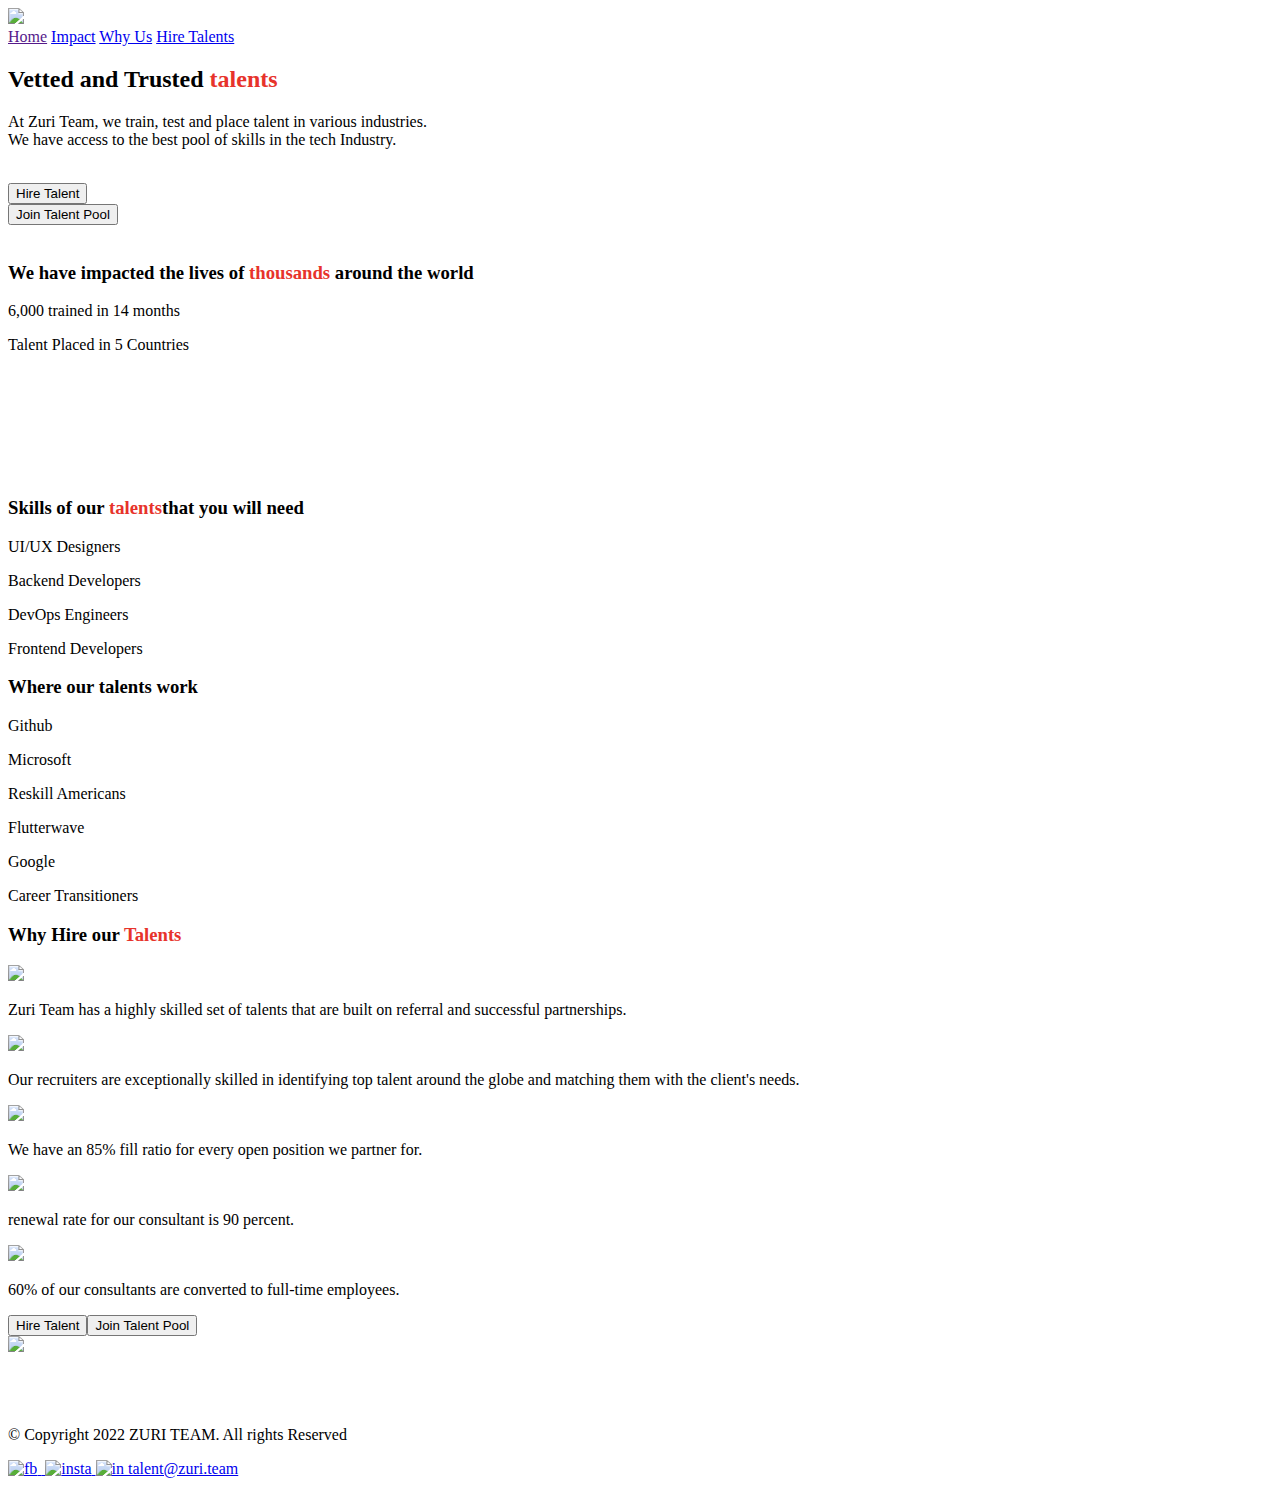
==== index.html @ 3f9e30ec "Create index.html" ====
<!DOCTYPE html>
<html lang="en">
<head>
    <meta charset="UTF-8">
    <meta http-equiv="X-UA-Compatible" content="IE=edge">
    <meta name="viewport" content="width=device-width, initial-scale=1.0">
    <link rel="stylesheet" href="style.css">
    <title>Talent Page</title>
</head>
<body>
   <header> 
    <img src="./logo2.svg" class="logo-img">
</header>
<div class="nav-bar">
    <nav>
        <a href="">Home</a>
   <a href="/im.i">Impact</a>
   <a href="/u.i">Why Us</a>
   <a class="spec" href="/j.i">Hire Talents</a>
        </nav>
    </div>
<section class="vision"><div class="vision main">
    <div class="vision heading">
        <h2>Vetted and Trusted <span style="color: rgb(231, 51, 43);">talents</span></h2>
        <p>At Zuri Team, we train, test and place talent in various industries.<br> We have access to the best pool of skills in the tech Industry.</p>
    <br> <div class="vision btn1">
    <button class="btn1 bti">Hire Talent</button><br><button class="btn1 bta">Join Talent Pool</button>
        </div>
    </div>
        <div><img src="./section1.png" alt width="400px"></div>
        </div>
</section>
<section class="imapct"><div class="impact main">
    <div class="impact heading ">
        <h3>We have impacted the lives of <span style="color: rgb(231, 51, 43);">thousands</span> around the world</h3>
        <p>6,000 trained in 14 months</p>
        <p class="least">Talent Placed in 5 Countries</p>
    <div class="impact flex-box">
       <div><img src="./GER.svg" alt=""></div>
        <div><img src="./ENG.svg" alt=""></div>
        <div> <img src="./ind.svg" alt=""></div>
            <div> <img src="./NIG.svg" alt=""></div>
                <div><img src="./ussa.svg" alt=""></div>
                </div></div>
                <div><img src="./section2.png" alt width="400px"></div></div>
</section>
<section class="programs">
    <h3>Skills of our <span style="color: rgb(231, 51, 43);">talents</span>that you will need</h3>
    <div class="programs flex-box1">
        <p>UI/UX Designers</p>
        <p>Backend Developers</p>
        <p>DevOps Engineers</p>
        <p>Frontend Developers</p>
    </div>
    <div>
<h3>Where our talents work</h3><div class="programs flex-box2">
<p>Github</p>
<p>Microsoft</p>
<p>Reskill Americans</p>
<p>Flutterwave</p>
<p>Google</p>
<p>Career Transitioners</p></div>
    </div>
</section>
<section class="reasons">
    <h3>Why Hire our <span style="color: rgb(231, 51, 43);">Talents</span></h3>
    <div class="grid-container">
       <div class=".item1"><img src="./people.svg"><p>Zuri Team has a highly skilled set of talents that are built on referral and successful partnerships.</p></div>
        <div class=".item2"><img src="./mech.svg"><p>Our recruiters are exceptionally skilled in identifying top talent around the globe and matching them with the client's needs.</p></div>
            <div class=".item3"> <img src="./hand.svg"><p>We have an 85% fill ratio for every open position we partner for.</p></div>
                <div class=".item4"><img src="./write.svg"><p>renewal rate for our consultant is 90 percent.</p></div>
                    <div class=".item5"><img src="./many.svg"><p>60% of our consultants are converted to full-time employees.</p></div>
    </div>
    <div class="vision btn1">
        <button class="bta ">Hire Talent</button><button class="bti">Join Talent Pool</button>
    </div>
</section>
<footer>
<div class="Copyright">
    <img src="./logo.svg"><br><br><br><br>
    <p>© Copyright 2022 ZURI TEAM. All rights Reserved</p>
</div>
<div class="contact-icons">
    <a target="_blank" href="https://web.facebook.com/thezuriteam"> <img alt="fb" src="./facebook.svg"> </a>
    <a target="_blank" href="https://twitter.com/theZuriTeam"> <img alt width="20px" src="./twit.png"> </a>
    <a target="_blank" href="in"> <img alt="insta" src="./linkd.svg">
    <a href="#"> <img alt="in" src="./youtube.svg"> 
    <a class="mail" href="mailto:hello@zuri.com">
        talent@zuri.team
    </a>
</div>
</footer>
</body>
</html>
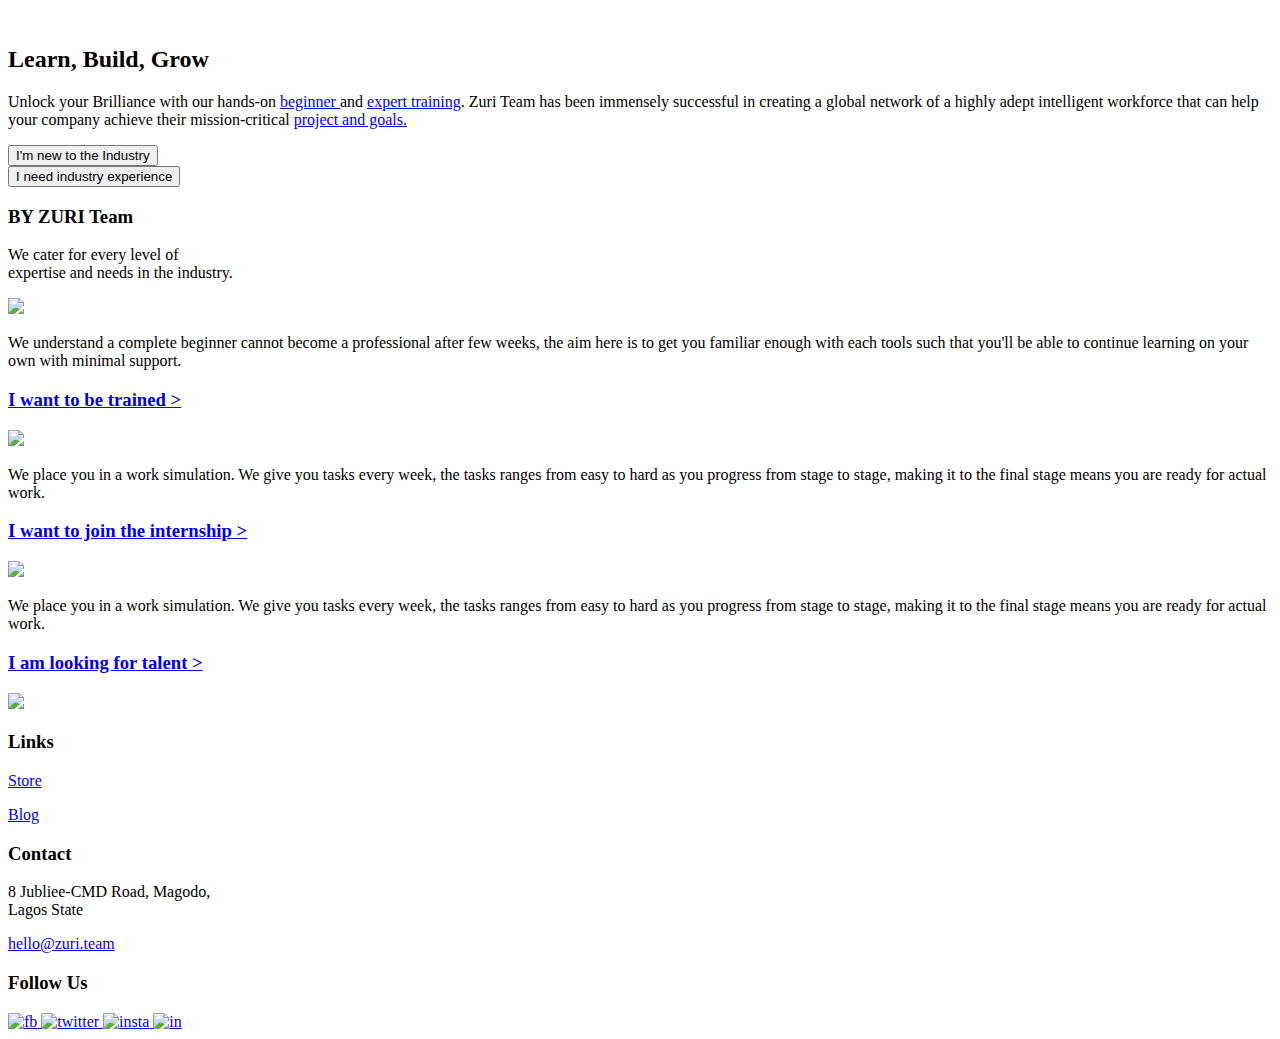
==== commit 94794201: "Add files via upload" ====
--- a/index.html
+++ b/index.html
@@ -1,94 +1,93 @@
-<!DOCTYPE html>
-<html lang="en">
-<head>
-    <meta charset="UTF-8">
-    <meta http-equiv="X-UA-Compatible" content="IE=edge">
-    <meta name="viewport" content="width=device-width, initial-scale=1.0">
-    <link rel="stylesheet" href="style.css">
-    <title>Talent Page</title>
-</head>
-<body>
-   <header> 
-    <img src="./logo2.svg" class="logo-img">
-</header>
-<div class="nav-bar">
-    <nav>
-        <a href="">Home</a>
-   <a href="/im.i">Impact</a>
-   <a href="/u.i">Why Us</a>
-   <a class="spec" href="/j.i">Hire Talents</a>
-        </nav>
-    </div>
-<section class="vision"><div class="vision main">
-    <div class="vision heading">
-        <h2>Vetted and Trusted <span style="color: rgb(231, 51, 43);">talents</span></h2>
-        <p>At Zuri Team, we train, test and place talent in various industries.<br> We have access to the best pool of skills in the tech Industry.</p>
-    <br> <div class="vision btn1">
-    <button class="btn1 bti">Hire Talent</button><br><button class="btn1 bta">Join Talent Pool</button>
-        </div>
-    </div>
-        <div><img src="./section1.png" alt width="400px"></div>
-        </div>
-</section>
-<section class="imapct"><div class="impact main">
-    <div class="impact heading ">
-        <h3>We have impacted the lives of <span style="color: rgb(231, 51, 43);">thousands</span> around the world</h3>
-        <p>6,000 trained in 14 months</p>
-        <p class="least">Talent Placed in 5 Countries</p>
-    <div class="impact flex-box">
-       <div><img src="./GER.svg" alt=""></div>
-        <div><img src="./ENG.svg" alt=""></div>
-        <div> <img src="./ind.svg" alt=""></div>
-            <div> <img src="./NIG.svg" alt=""></div>
-                <div><img src="./ussa.svg" alt=""></div>
-                </div></div>
-                <div><img src="./section2.png" alt width="400px"></div></div>
-</section>
-<section class="programs">
-    <h3>Skills of our <span style="color: rgb(231, 51, 43);">talents</span>that you will need</h3>
-    <div class="programs flex-box1">
-        <p>UI/UX Designers</p>
-        <p>Backend Developers</p>
-        <p>DevOps Engineers</p>
-        <p>Frontend Developers</p>
-    </div>
-    <div>
-<h3>Where our talents work</h3><div class="programs flex-box2">
-<p>Github</p>
-<p>Microsoft</p>
-<p>Reskill Americans</p>
-<p>Flutterwave</p>
-<p>Google</p>
-<p>Career Transitioners</p></div>
-    </div>
-</section>
-<section class="reasons">
-    <h3>Why Hire our <span style="color: rgb(231, 51, 43);">Talents</span></h3>
-    <div class="grid-container">
-       <div class=".item1"><img src="./people.svg"><p>Zuri Team has a highly skilled set of talents that are built on referral and successful partnerships.</p></div>
-        <div class=".item2"><img src="./mech.svg"><p>Our recruiters are exceptionally skilled in identifying top talent around the globe and matching them with the client's needs.</p></div>
-            <div class=".item3"> <img src="./hand.svg"><p>We have an 85% fill ratio for every open position we partner for.</p></div>
-                <div class=".item4"><img src="./write.svg"><p>renewal rate for our consultant is 90 percent.</p></div>
-                    <div class=".item5"><img src="./many.svg"><p>60% of our consultants are converted to full-time employees.</p></div>
-    </div>
-    <div class="vision btn1">
-        <button class="bta ">Hire Talent</button><button class="bti">Join Talent Pool</button>
-    </div>
-</section>
-<footer>
-<div class="Copyright">
-    <img src="./logo.svg"><br><br><br><br>
-    <p>© Copyright 2022 ZURI TEAM. All rights Reserved</p>
-</div>
-<div class="contact-icons">
-    <a target="_blank" href="https://web.facebook.com/thezuriteam"> <img alt="fb" src="./facebook.svg"> </a>
-    <a target="_blank" href="https://twitter.com/theZuriTeam"> <img alt width="20px" src="./twit.png"> </a>
-    <a target="_blank" href="in"> <img alt="insta" src="./linkd.svg">
-    <a href="#"> <img alt="in" src="./youtube.svg"> 
-    <a class="mail" href="mailto:hello@zuri.com">
-        talent@zuri.team
-    </a>
-</div>
-</footer>
-</body>
-</html>
+<!DOCTYPE html>
+<html lang="en">
+<head>
+    <meta charset="UTF-8">
+    <meta http-equiv="X-UA-Compatible" content="IE=edge">
+    <meta name="viewport" content="width=device-width, initial-scale=1.0">
+    <title>Zuri landing page</title>
+    <link rel="stylesheet" href="style.css">
+</head>
+<body>
+  <section class="main">
+    <div class="center image">
+        <img alt="" class="logo-img" src="./zuri-logo-full.svg">
+</div>
+<div class="hero">
+<h2>Learn, Build, Grow</h2>
+<p>
+    Unlock your Brilliance with our hands-on <a href="/begin.com/">beginner
+ </a> and <a href="/expert.com/"> expert training</a>. Zuri Team has been immensely successful in creating a global network of a highly adept intelligent workforce that can help your company
+ achieve their mission-critical <a href="pro.com">project and goals.</a>
+</p>
+<div class="btn-div">
+    <a href="#">
+        <button>I'm new to the Industry</button>
+    </a> <br class="space"> <a href="talent\talent.html">
+        <button>I need industry experience</button>
+    </a>
+</div>
+</div>
+  </section>  
+<section class="programs">
+    <div class="slogan">
+<h3 class="heading"> BY ZURI Team</h3>
+<p>We cater for every level of <br> expertise and needs in the industry.</p>
+    </div>
+    <div class="goals">
+        <div class="logo"><img src="zuri-training-img.svg">
+        </div>
+        <div>
+            <p>We understand a complete beginner cannot become a
+             professional after few weeks, the aim here is to get you familiar enough 
+             with each tools such that you'll be able to continue learning on your own with minimal support.
+            </p><h3><a href="/trained.com/"> I want to be trained ></a> </h3>
+</div></div>
+<div class="goals">
+<div class="logo"><img src="zuri-internship-img.svg">
+</div>
+<div>
+<p>We place you in a work simulation. We give you tasks every week, the tasks ranges from easy to hard as you progress from stage to stage, making it to the final stage means you are ready for actual work. </p>
+<h3><a href="/intern.com/">I want to join the internship ></a></h3></div>
+</div>
+</div>
+<div class="goals">
+    <div class="logo"><img src="zuri-talent-img.svg">
+    </div>
+    <div>
+    <p>We place you in a work simulation. We give you tasks every week, the tasks ranges from easy to hard as you progress from 
+        stage to stage, making it to the final stage means you are ready for actual work.</p><h3><a href="/talent.com/">I am looking for talent ></a></h3>
+</div>
+</div>
+</section>
+<footer class="footer-container">
+<div class="footer-logo">
+    <img src="zuri-logo-full.svg">
+</div>
+<div class="flex1"><h3>Links</h3>
+    <a href="https://flutterwave.com/store/zuriteam">
+        <p>Store</p>
+    </a><a href="https://blog.zuri.team">
+        <p>Blog</p>
+    </a>
+</div>
+<div class="flex2">
+    <h3>Contact</h3>
+    <p>8 Jubliee-CMD Road, Magodo, <br>Lagos State</p>
+    <p>
+        <a href="mailto:hello@zuri.com">
+            hello@zuri.team
+        </a>
+    </p>
+</div>
+<div class="flex3">
+    <h3>Follow Us</h3>
+    <div class="contact-icons">
+        <a target="_blank" href="https://web.facebook.com/thezuriteam"> <img alt="fb" src="fb.png"> </a>
+        <a target="_blank" href="https://twitter.com/theZuriTeam"> <img alt="twitter" src="twitter.png"> </a>
+        <a target="_blank" href="https://www.instagram.com/thezuriteam/"> <img alt="insta" src="87390.png"> </a>
+        <a href="#"> <img alt="in" src="in.png"> </a>
+    </div>
+</div>
+</footer>
+</body>
+</html>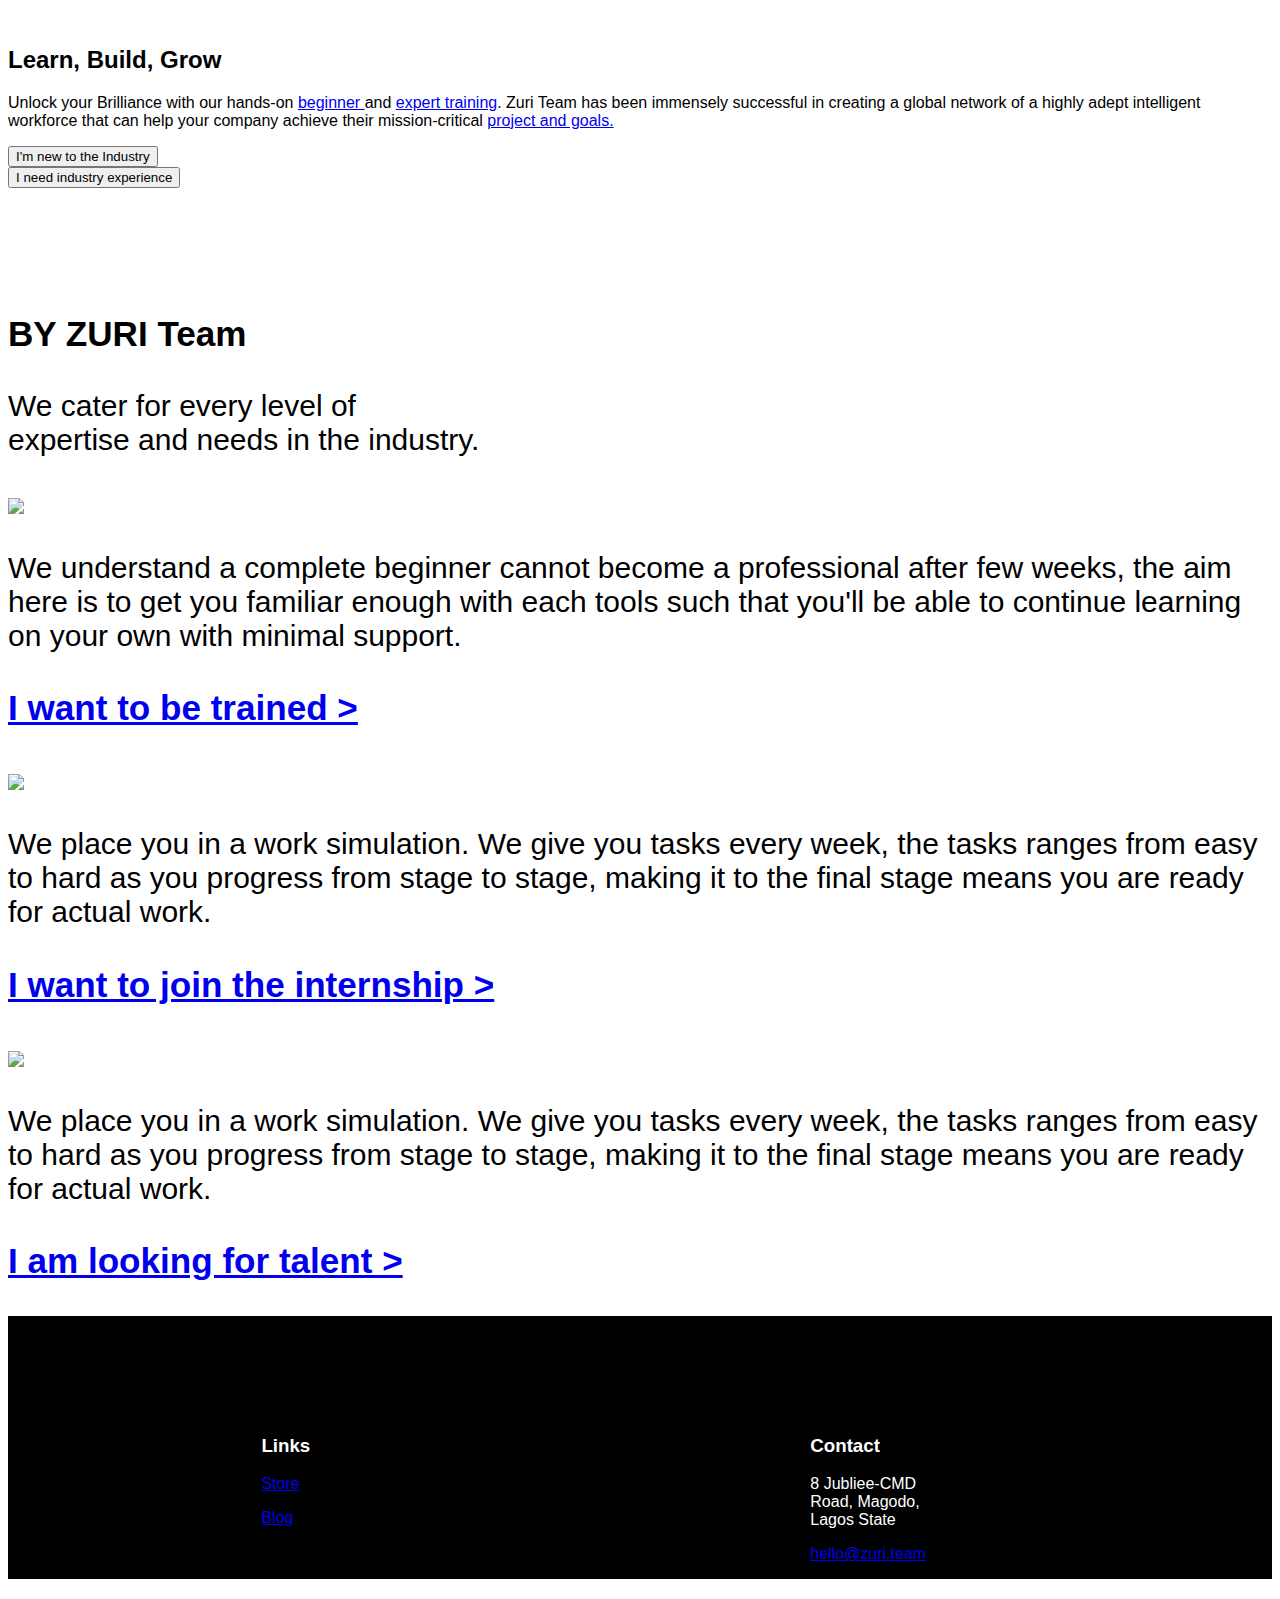
==== commit c58c617e: "Update index.html" ====
--- a/index.html
+++ b/index.html
@@ -5,7 +5,7 @@
     <meta http-equiv="X-UA-Compatible" content="IE=edge">
     <meta name="viewport" content="width=device-width, initial-scale=1.0">
     <title>Zuri landing page</title>
-    <link rel="stylesheet" href="style.css">
+    <link rel="stylesheet" href="talent.css">
 </head>
 <body>
   <section class="main">
@@ -90,4 +90,4 @@
 </div>
 </footer>
 </body>
-</html>+</html>
--- a/talent.css
+++ b/talent.css
@@ -0,0 +1,206 @@
+@import url('https://fonts.googleapis.com/css2?family=Lato&display=swap')
+html{
+    scroll-behavior: smooth;
+}
+body{ 
+    font-family: 'Lato', sans-serif;
+    font-weight: 400;
+}
+.nav-bar{
+    display: flex;
+    justify-content: flex-end;
+
+}
+   .nav-bar a{
+    display: inline-block;
+    background-color: white;
+    text-decoration:none ;
+    color: rgb(112, 96, 96);
+    margin-left: 100px;
+    font-size: 20px;
+    font-family: Verdana, Geneva, Tahoma, sans-serif;
+    font-weight: 100;
+    cursor: pointer;
+}
+nav .spec{
+    background-color: red;
+    color: aliceblue;
+    border-radius: 2px 2px 20px 5px;
+    padding: 20px;
+}
+.vision{
+    text-align: center;
+    padding-top: 20px;
+    margin-bottom: 50px;
+}
+.vision .main{
+    display: flex;
+    gap: 100px;
+}
+.vision h2{
+    font-size: 40px;
+}
+.vision .heading{
+    display: block;
+    margin-left: 10%;
+    padding-top: 10%;
+}
+.vision .heading p{
+    font-size: 20px;
+    color: rgb(202, 189, 189);
+    margin-right: 20%;
+}
+.vision .btn1{
+    gap: 15px;
+    display: flex;
+    justify-content: center;
+}
+.btn1 button{
+    margin-right: 24px;
+padding: 11px 28px;
+border-radius: 2px 2px 10px 2px;
+border: none;
+font-size: 17px;
+font-weight: 200;
+color: white ;
+}
+.btn1 .bti{
+    background-color: red;
+    padding-right: 50px;
+    padding-left: 40px;
+}
+.btn1 .bta{
+    background-color: gray;
+    padding-right: 40px;
+    padding-left: 40px;
+}
+
+.imapct .main{
+    display: flex;
+    gap: 100px;
+    background: url(./bgsection2.063bd869082548bafa74.png);
+    background-size: 50%;
+    padding-top: 2%;
+    padding-bottom: 10%;
+}
+.imapct .flex-box{
+    display: grid;
+    grid-template-columns:auto auto auto auto auto ;
+    grid-template-rows: aut0;
+column-gap: 30px;
+padding-top: 2%;
+    padding-right: 5%;
+}
+.imapct .heading{
+padding-left:10% ;
+font-size: 30px;
+
+}
+.impact .heading p{
+    font-size: 20px;
+}
+.least{
+    color: rgb(184, 166, 166);
+}
+.flex-box >div{
+    border: none;
+    background-color: #ffffff;
+    padding-left:10px;
+    padding-top: 20px;
+    border-radius: 20px;
+    margin-top: 1px;
+}
+.programs{
+    margin-top: 10%;
+    font-size: 30px;
+}
+.programs .flex-box1{
+    display: grid;
+    grid-template-columns: auto auto auto auto;
+    font-size:17px ;
+    color: rgb(73, 61, 61);
+    column-gap: 30px;
+    margin-top: 40px;
+    background: url(./thick2\ \(1\).svg) right bottom no-repeat ;
+}
+.flex-box1 p{
+    border: none;
+    border-radius: 5px;
+    background-color: rgb(253, 245, 245);
+    padding-top: 10px;
+    padding-bottom: 10px;
+    padding-left: 60px;
+    padding-right: 5px;
+    margin-right: 20px;
+}
+.programs .flex-box2{
+    display: grid;
+    grid-template-columns: auto auto auto auto auto auto auto;
+    font-size:17px ;
+    font-weight: 400;
+    color: rgb(73, 61, 61);
+    column-gap: 30px;
+    margin-top: 40px;
+}
+.flex-box2 p{
+    border: none;
+    border-radius: 5px;
+    background-color: rgb(253, 245, 245);
+    padding-top: 10px;
+    padding-bottom: 10px;
+    padding-left: 60px;
+    padding-right: 5px;
+    margin-right: 20px;}
+    .reasons{
+        text-align: center;
+        font-size: larger;
+        background-color: #fcf4f4;
+        background-position: cover;
+        padding-bottom: 100px;
+        margin-top: 5px;
+    }
+    .reasons h3{
+        font-size: 40px;
+        padding-top: 10%;
+    }
+    .grid-container{
+        display: grid;
+        grid-template-columns: auto auto auto;
+        grid-template-rows: auto auto;
+        margin-top: 10%;
+        text-align: center;
+        margin-left: 20%;
+    }
+    .grid-container>div{
+        border: none;
+        border-radius: 2px 2px 20px 5px;
+        background-color: #ffffff;
+    padding: 2%;
+        font-size: medium;
+        width: 60%;
+        height: 90%;
+        row-gap: 100px;
+        color: gainsboro;
+    }
+    footer{
+        display: flex;
+        justify-content: center;
+        background-color: black;
+        margin-bottom: 20px;
+        gap: 500px;
+        color: white;
+        padding-top: 100px;
+    }
+.contact-icons{
+    display: flex;
+    align-content: space-between;
+}
+.contact-icons a{
+    display: inline;text-decoration: none;
+    color: #ffffff;
+    gap: 200px;
+}
+
+    
+    
+   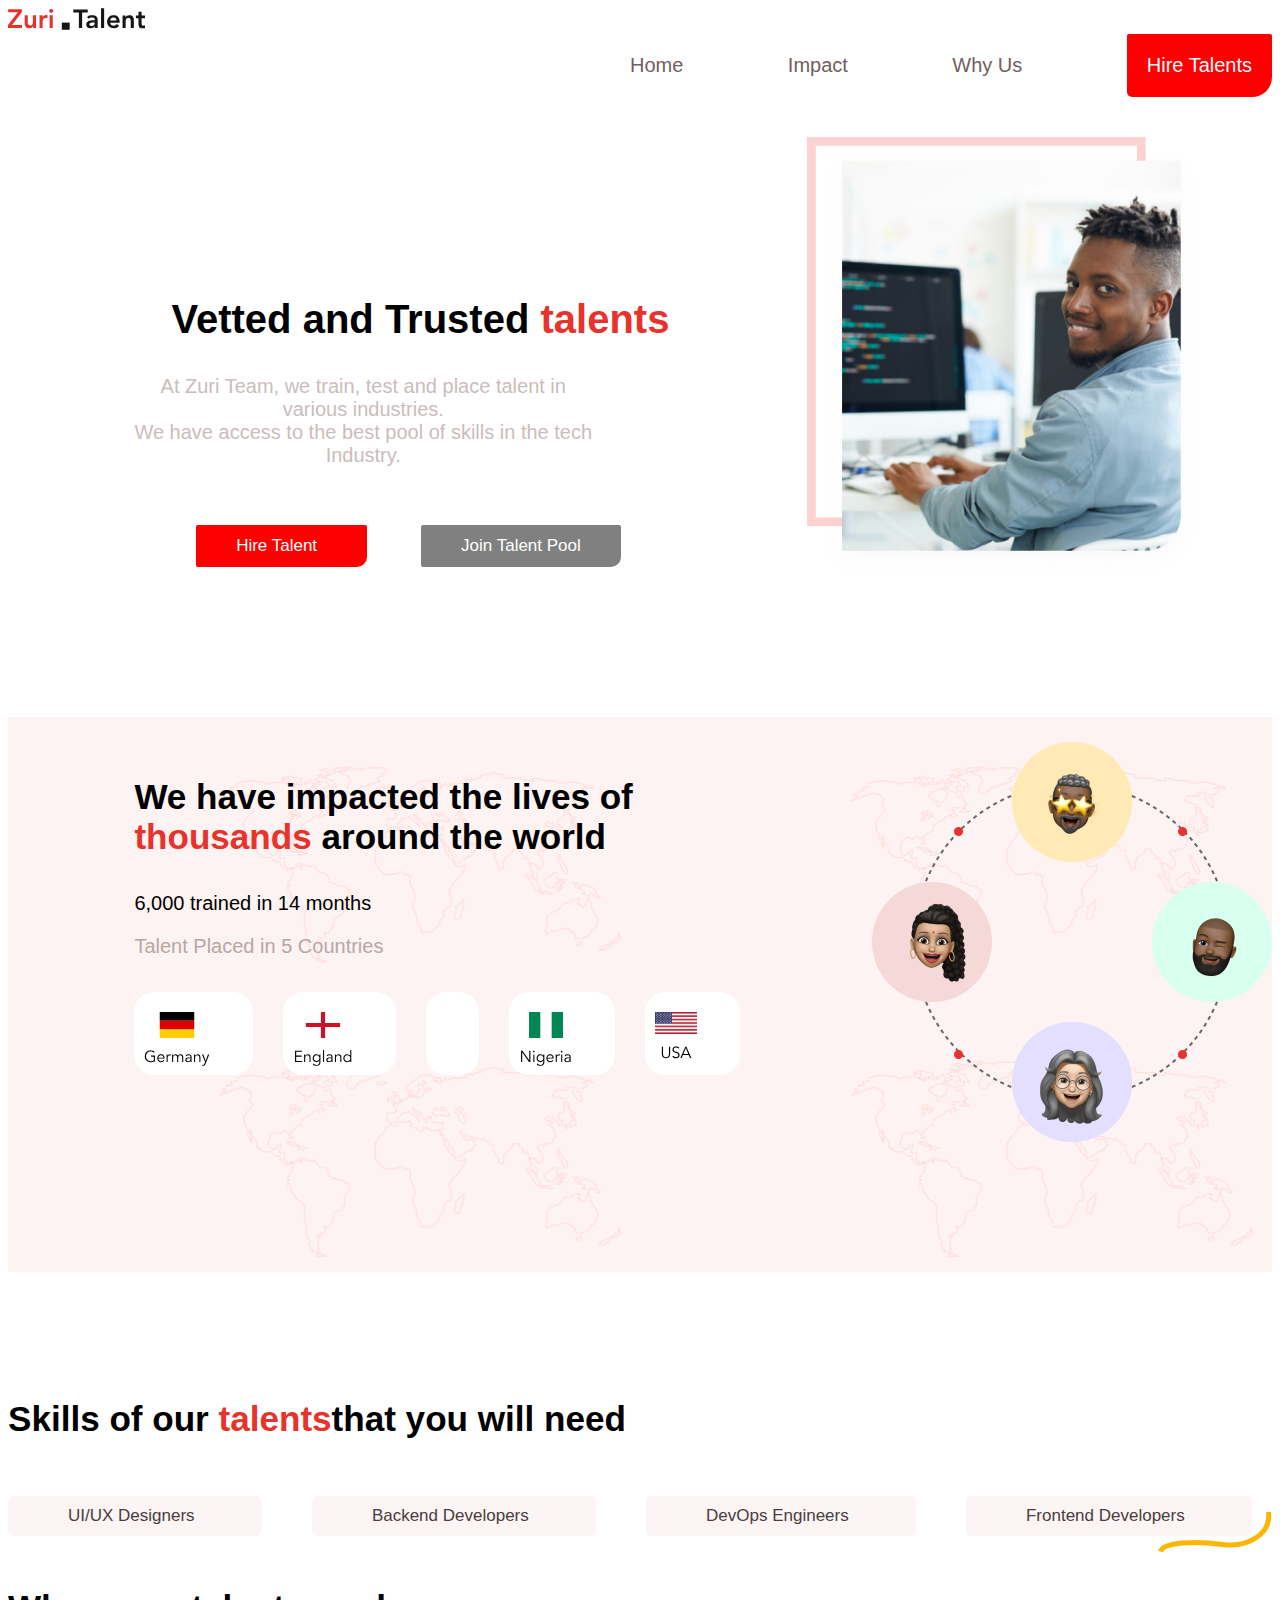
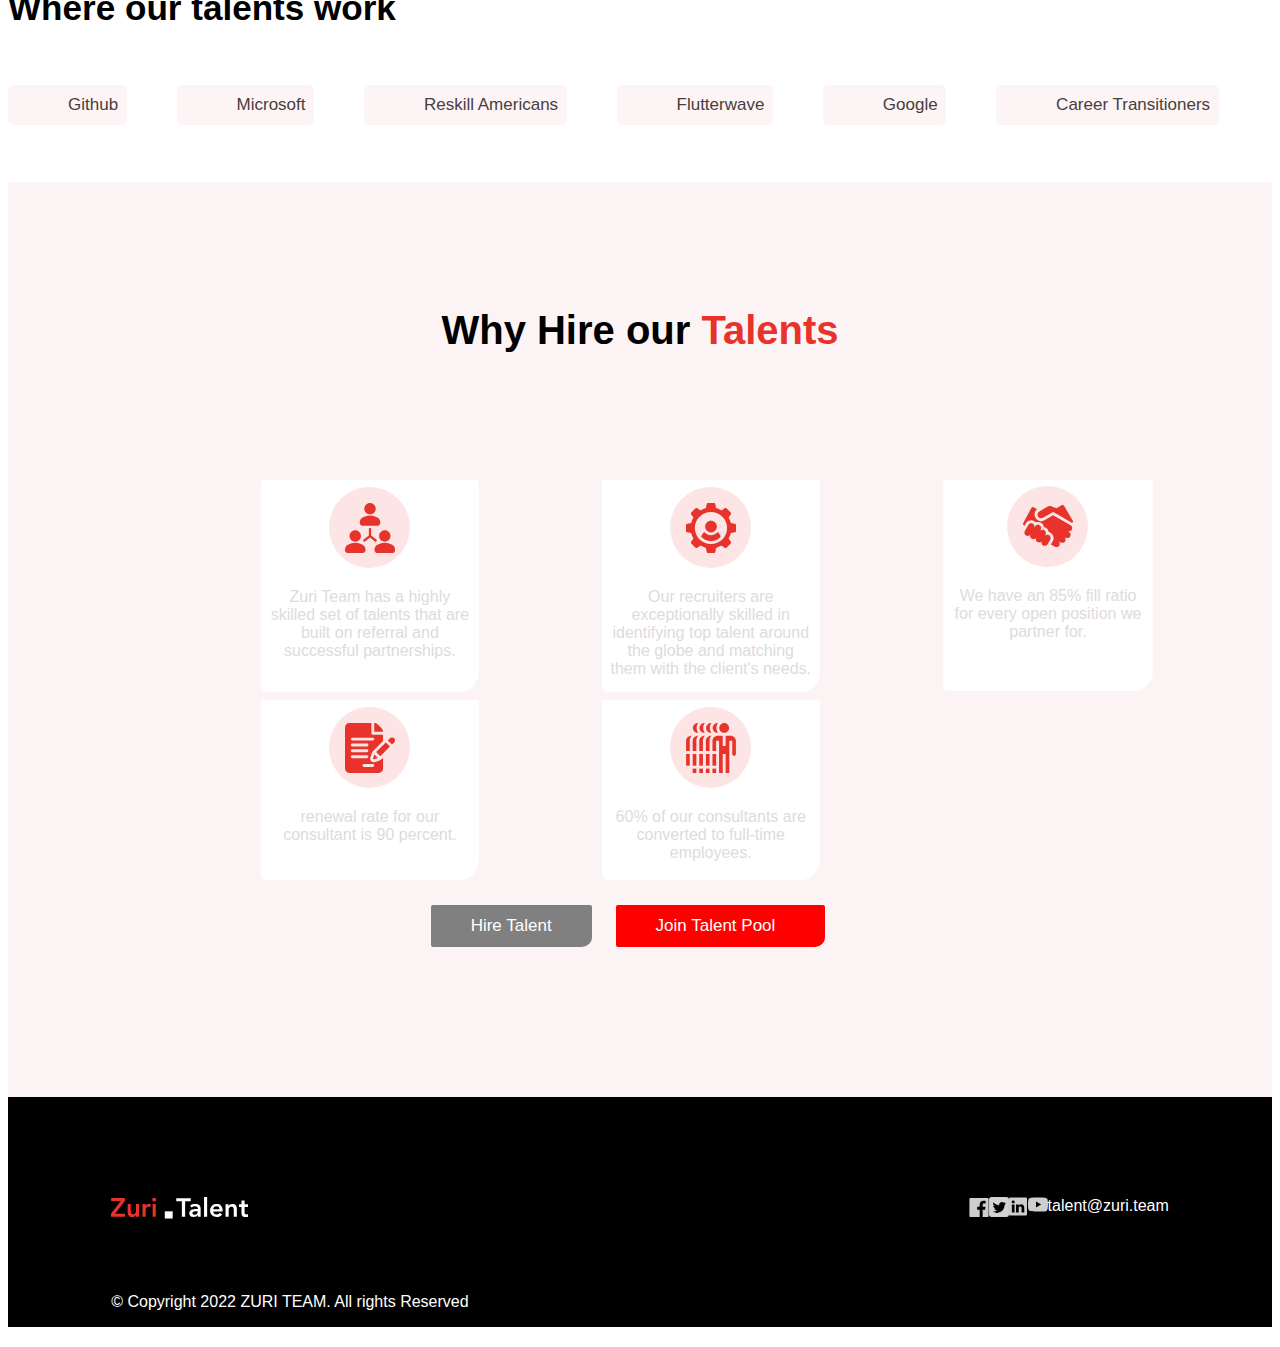
==== commit 7dffa83d: "Rename imdex.html to index.html" ====
--- a/index.html
+++ b/index.html
@@ -4,89 +4,90 @@
     <meta charset="UTF-8">
     <meta http-equiv="X-UA-Compatible" content="IE=edge">
     <meta name="viewport" content="width=device-width, initial-scale=1.0">
-    <title>Zuri landing page</title>
     <link rel="stylesheet" href="talent.css">
+    <title>Talent Page</title>
 </head>
 <body>
-  <section class="main">
-    <div class="center image">
-        <img alt="" class="logo-img" src="./zuri-logo-full.svg">
-</div>
-<div class="hero">
-<h2>Learn, Build, Grow</h2>
-<p>
-    Unlock your Brilliance with our hands-on <a href="/begin.com/">beginner
- </a> and <a href="/expert.com/"> expert training</a>. Zuri Team has been immensely successful in creating a global network of a highly adept intelligent workforce that can help your company
- achieve their mission-critical <a href="pro.com">project and goals.</a>
-</p>
-<div class="btn-div">
-    <a href="#">
-        <button>I'm new to the Industry</button>
-    </a> <br class="space"> <a href="talent\talent.html">
-        <button>I need industry experience</button>
-    </a>
-</div>
-</div>
-  </section>  
+   <header> 
+    <img src="./logo2.svg" class="logo-img">
+</header>
+<div class="nav-bar">
+    <nav>
+        <a href="">Home</a>
+   <a href="/im.i">Impact</a>
+   <a href="/u.i">Why Us</a>
+   <a class="spec" href="/j.i">Hire Talents</a>
+        </nav>
+    </div>
+<section class="vision"><div class="vision main">
+    <div class="vision heading">
+        <h2>Vetted and Trusted <span style="color: rgb(231, 51, 43);">talents</span></h2>
+        <p>At Zuri Team, we train, test and place talent in various industries.<br> We have access to the best pool of skills in the tech Industry.</p>
+    <br> <div class="vision btn1">
+    <button class="btn1 bti">Hire Talent</button><br><button class="btn1 bta">Join Talent Pool</button>
+        </div>
+    </div>
+        <div><img src="./section1.png" alt width="400px"></div>
+        </div>
+</section>
+<section class="imapct"><div class="impact main">
+    <div class="impact heading ">
+        <h3>We have impacted the lives of <span style="color: rgb(231, 51, 43);">thousands</span> around the world</h3>
+        <p>6,000 trained in 14 months</p>
+        <p class="least">Talent Placed in 5 Countries</p>
+    <div class="impact flex-box">
+       <div><img src="./GER.svg" alt=""></div>
+        <div><img src="./ENG.svg" alt=""></div>
+        <div> <img src="./ind.svg" alt=""></div>
+            <div> <img src="./NIG.svg" alt=""></div>
+                <div><img src="./ussa.svg" alt=""></div>
+                </div></div>
+                <div><img src="./section2.png" alt width="400px"></div></div>
+</section>
 <section class="programs">
-    <div class="slogan">
-<h3 class="heading"> BY ZURI Team</h3>
-<p>We cater for every level of <br> expertise and needs in the industry.</p>
-    </div>
-    <div class="goals">
-        <div class="logo"><img src="zuri-training-img.svg">
-        </div>
-        <div>
-            <p>We understand a complete beginner cannot become a
-             professional after few weeks, the aim here is to get you familiar enough 
-             with each tools such that you'll be able to continue learning on your own with minimal support.
-            </p><h3><a href="/trained.com/"> I want to be trained ></a> </h3>
-</div></div>
-<div class="goals">
-<div class="logo"><img src="zuri-internship-img.svg">
-</div>
-<div>
-<p>We place you in a work simulation. We give you tasks every week, the tasks ranges from easy to hard as you progress from stage to stage, making it to the final stage means you are ready for actual work. </p>
-<h3><a href="/intern.com/">I want to join the internship ></a></h3></div>
-</div>
-</div>
-<div class="goals">
-    <div class="logo"><img src="zuri-talent-img.svg">
+    <h3>Skills of our <span style="color: rgb(231, 51, 43);">talents</span>that you will need</h3>
+    <div class="programs flex-box1">
+        <p>UI/UX Designers</p>
+        <p>Backend Developers</p>
+        <p>DevOps Engineers</p>
+        <p>Frontend Developers</p>
     </div>
     <div>
-    <p>We place you in a work simulation. We give you tasks every week, the tasks ranges from easy to hard as you progress from 
-        stage to stage, making it to the final stage means you are ready for actual work.</p><h3><a href="/talent.com/">I am looking for talent ></a></h3>
+<h3>Where our talents work</h3><div class="programs flex-box2">
+<p>Github</p>
+<p>Microsoft</p>
+<p>Reskill Americans</p>
+<p>Flutterwave</p>
+<p>Google</p>
+<p>Career Transitioners</p></div>
+    </div>
+</section>
+<section class="reasons">
+    <h3>Why Hire our <span style="color: rgb(231, 51, 43);">Talents</span></h3>
+    <div class="grid-container">
+       <div class=".item1"><img src="./people.svg"><p>Zuri Team has a highly skilled set of talents that are built on referral and successful partnerships.</p></div>
+        <div class=".item2"><img src="./mech.svg"><p>Our recruiters are exceptionally skilled in identifying top talent around the globe and matching them with the client's needs.</p></div>
+            <div class=".item3"> <img src="./hand.svg"><p>We have an 85% fill ratio for every open position we partner for.</p></div>
+                <div class=".item4"><img src="./write.svg"><p>renewal rate for our consultant is 90 percent.</p></div>
+                    <div class=".item5"><img src="./many.svg"><p>60% of our consultants are converted to full-time employees.</p></div>
+    </div>
+    <div class="vision btn1">
+        <button class="bta ">Hire Talent</button><button class="bti">Join Talent Pool</button>
+    </div>
+</section>
+<footer>
+<div class="Copyright">
+    <img src="./logo.svg"><br><br><br><br>
+    <p>© Copyright 2022 ZURI TEAM. All rights Reserved</p>
 </div>
-</div>
-</section>
-<footer class="footer-container">
-<div class="footer-logo">
-    <img src="zuri-logo-full.svg">
-</div>
-<div class="flex1"><h3>Links</h3>
-    <a href="https://flutterwave.com/store/zuriteam">
-        <p>Store</p>
-    </a><a href="https://blog.zuri.team">
-        <p>Blog</p>
+<div class="contact-icons">
+    <a target="_blank" href="https://web.facebook.com/thezuriteam"> <img alt="fb" src="./facebook.svg"> </a><br><br><br><br>
+    <a target="_blank" href="https://twitter.com/theZuriTeam"> <img alt width="20px" src="./twit.png"> </a><br><br><br><br>
+    <a target="_blank" href="in"> <img alt="insta" src="./linkd.svg"> </a><br><br><br><br>
+    <a href="#"> <img alt="in" src="./youtube.svg"> <br><br><br><br>
+    <a class="mail" href="mailto:hello@zuri.com">
+        talent@zuri.team
     </a>
-</div>
-<div class="flex2">
-    <h3>Contact</h3>
-    <p>8 Jubliee-CMD Road, Magodo, <br>Lagos State</p>
-    <p>
-        <a href="mailto:hello@zuri.com">
-            hello@zuri.team
-        </a>
-    </p>
-</div>
-<div class="flex3">
-    <h3>Follow Us</h3>
-    <div class="contact-icons">
-        <a target="_blank" href="https://web.facebook.com/thezuriteam"> <img alt="fb" src="fb.png"> </a>
-        <a target="_blank" href="https://twitter.com/theZuriTeam"> <img alt="twitter" src="twitter.png"> </a>
-        <a target="_blank" href="https://www.instagram.com/thezuriteam/"> <img alt="insta" src="87390.png"> </a>
-        <a href="#"> <img alt="in" src="in.png"> </a>
-    </div>
 </div>
 </footer>
 </body>
